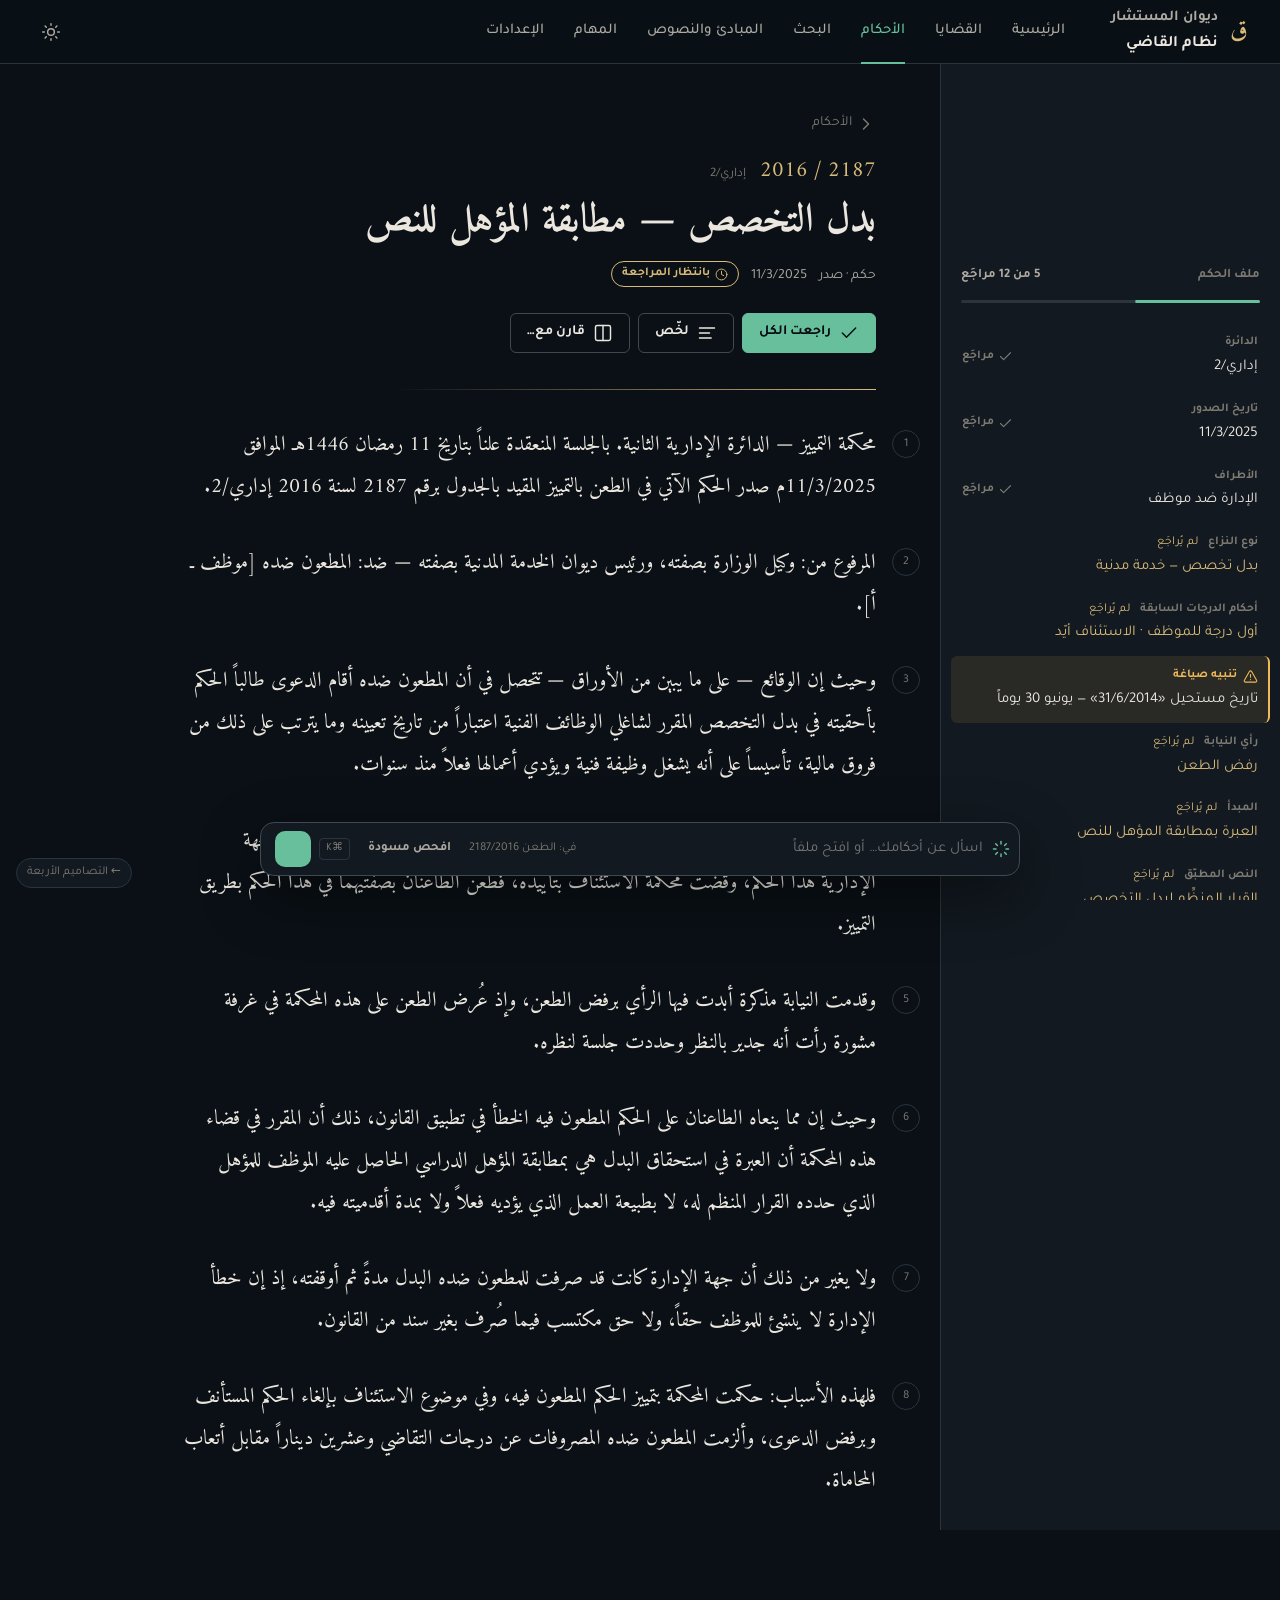
==== d2/index.html @ 11da8481 "qadi-preview: hub + three new designs (diwan, mastara, sahifa) on shared logic Co-Authored-By: Claud" ====
<!doctype html>
<html lang="ar" dir="rtl" data-theme="dark">
<head>
<meta charset="utf-8">
<meta name="viewport" content="width=device-width, initial-scale=1">
<meta name="robots" content="noindex, nofollow">
<title>الديوان — نظام القاضي</title>
<link rel="preconnect" href="https://fonts.googleapis.com">
<link rel="preconnect" href="https://fonts.gstatic.com" crossorigin>
<link href="https://fonts.googleapis.com/css2?family=Amiri:wght@400;700&family=Tajawal:wght@400;500;700&display=swap" rel="stylesheet">
<style>
/* ===== الديوان — داكن، مهيب، سينمائي ===== */
:root {
  color-scheme: dark;
  --bg: oklch(0.17 0.015 250);
  --bg-2: oklch(0.21 0.018 250);
  --bg-3: oklch(0.25 0.02 250);
  --line: oklch(0.32 0.02 250);
  --line-2: oklch(0.40 0.02 250);
  --fg: oklch(0.93 0.012 85);
  --fg-2: oklch(0.74 0.012 85);
  --fg-3: oklch(0.58 0.012 85);
  --accent: oklch(0.74 0.10 165);      /* زمردي مطفأ */
  --accent-2: oklch(0.62 0.10 165);
  --accent-soft: oklch(0.74 0.10 165 / .14);
  --brass: oklch(0.80 0.09 85);        /* نحاس للأرقام والعناوين */
  --warn: oklch(0.82 0.13 80);
  --ok: var(--accent);
  --font-ui: 'Tajawal', system-ui, sans-serif;
  --font-display: 'Amiri', serif;
  --r: 6px;
  --ease: cubic-bezier(0.2, 0, 0, 1);
  --slow: 600ms; --mid: 320ms; --fast: 160ms;
  --head-h: 64px;
}
:root[data-theme="light"] {
  color-scheme: light;
  --bg: oklch(0.96 0.01 85); --bg-2: oklch(0.985 0.006 85); --bg-3: oklch(0.93 0.012 85);
  --line: oklch(0.86 0.012 85); --line-2: oklch(0.76 0.012 85);
  --fg: oklch(0.20 0.02 250); --fg-2: oklch(0.42 0.02 250); --fg-3: oklch(0.56 0.015 250);
  --accent: oklch(0.48 0.10 165); --accent-2: oklch(0.42 0.10 165); --accent-soft: oklch(0.48 0.10 165 / .12);
  --brass: oklch(0.52 0.10 70); --warn: oklch(0.55 0.13 75);
}
*, *::before, *::after { box-sizing: border-box; }
html, body { margin: 0; }
body { background: var(--bg); color: var(--fg); font-family: var(--font-ui); font-size: 17px; line-height: 1.65; -webkit-font-smoothing: antialiased; }
button, input, textarea { font: inherit; color: inherit; }
:focus-visible { outline: 2px solid var(--accent); outline-offset: 3px; }
.ic { width: 20px; height: 20px; flex: none; } .ic-sm { width: 15px; height: 15px; }
.sr-only { position: absolute; width: 1px; height: 1px; overflow: hidden; clip: rect(0 0 0 0); white-space: nowrap; }
.num { font-variant-numeric: tabular-nums; }

/* ---------- top bar ---------- */
.top {
  position: sticky; top: 0; z-index: 20; height: var(--head-h);
  display: flex; align-items: center; gap: 8px; padding: 0 32px;
  background: color-mix(in oklch, var(--bg) 88%, transparent); backdrop-filter: blur(14px);
  border-bottom: 1px solid var(--line);
}
.brand { display: flex; align-items: center; gap: 12px; margin-inline-end: 24px; }
.brand-mark { font-family: var(--font-display); font-size: 26px; color: var(--brass); line-height: 1; }
.brand-name { font-weight: 700; letter-spacing: 0; font-size: 15px; color: var(--fg-2); }
.brand-name b { display: block; color: var(--fg); font-size: 16px; }
.topnav { display: flex; gap: 2px; }
.topnav button { height: 38px; padding: 0 14px; border: 0; background: none; color: var(--fg-2); border-radius: var(--r); cursor: pointer; font-size: 15px; font-weight: 500; transition: color var(--fast), background-color var(--fast); }
.topnav button:hover { color: var(--fg); background: var(--bg-3); }
.topnav button[aria-current] { color: var(--accent); position: relative; }
.topnav button[aria-current]::after { content: ""; position: absolute; inset-inline: 14px; bottom: -13px; height: 2px; background: var(--accent); }
.top-end { margin-inline-start: auto; display: flex; gap: 6px; align-items: center; }
.ib { width: 38px; height: 38px; display: grid; place-items: center; border: 0; background: none; color: var(--fg-2); border-radius: var(--r); cursor: pointer; }
.ib:hover { background: var(--bg-3); color: var(--fg); }
.menu-btn { display: none; }

/* ---------- card layout: drawer + reading ---------- */
.main { min-height: calc(100dvh - var(--head-h)); padding-bottom: 140px; }
.card { display: grid; grid-template-columns: 340px minmax(0, 1fr); }
.drawer { border-inline-end: 1px solid var(--line); background: var(--bg-2); min-height: calc(100dvh - var(--head-h)); }
.drawer-in { position: sticky; top: var(--head-h); max-height: calc(100dvh - var(--head-h)); overflow: auto; padding: 24px 20px 160px; }
.d-title { display: flex; align-items: center; justify-content: space-between; margin: 0 0 14px; font-size: 13px; letter-spacing: 0; color: var(--fg-3); font-weight: 700; text-transform: none; }
.d-title .num { color: var(--fg-2); }
.meter { height: 3px; background: var(--line); border-radius: 2px; overflow: hidden; margin-bottom: 20px; }
.meter i { display: block; height: 100%; background: var(--accent); transform: scaleX(var(--pct, 0)); transform-origin: right; transition: transform var(--slow) var(--ease); }
.fv { display: grid; grid-template-columns: 1fr auto; gap: 2px 10px; padding: 10px 10px; margin: 0 -10px; border-radius: var(--r); cursor: pointer; border-inline-start: 2px solid transparent; transition: background-color var(--mid) var(--ease), border-color var(--mid) var(--ease); animation: fade var(--slow) var(--ease) both; animation-delay: calc(min(var(--i), 12) * 60ms); }
.fv:hover, .fv.lit { background: var(--bg-3); border-inline-start-color: var(--accent); }
.fv-label { grid-column: 1; font-size: 12px; color: var(--fg-3); font-weight: 700; display: flex; align-items: center; gap: 6px; }
.fv-value { grid-column: 1; font-size: 15px; color: var(--fg); }
.fv[data-state="unreviewed"] .fv-value { color: var(--brass); }
.fv[data-state="unreviewed"] .fv-label::after { content: "لم يُراجَع"; font-weight: 400; color: var(--brass); margin-inline-start: 4px; }
.fv[data-state="warn"] { background: color-mix(in oklch, var(--warn) 10%, transparent); border-inline-start-color: var(--warn); }
.fv[data-state="warn"] .fv-label { color: var(--warn); }
.fv-btn { grid-column: 2; grid-row: 1 / 3; align-self: center; height: 30px; padding: 0 10px; border: 1px solid var(--accent-2); border-radius: 999px; background: none; color: var(--accent); font-size: 12px; font-weight: 700; cursor: pointer; opacity: 0; transition: opacity var(--fast), background-color var(--fast); display: inline-flex; align-items: center; gap: 4px; }
.fv:hover .fv-btn, .fv:focus-within .fv-btn, .fv.lit .fv-btn { opacity: 1; }
.fv-btn:hover { background: var(--accent-soft); }
.fv[data-state="reviewed"] .fv-btn { opacity: 1; border-color: transparent; color: var(--fg-3); padding-inline: 0; }
@media (hover: none) { .fv-btn { opacity: 1; } }

.read { padding: 48px 64px 0; max-width: 820px; }
.r-head { margin-bottom: 36px; animation: fade var(--slow) var(--ease) both; }
.crumb { display: inline-flex; align-items: center; gap: 4px; color: var(--fg-3); font-size: 14px; background: none; border: 0; padding: 0; cursor: pointer; margin-bottom: 18px; }
.crumb:hover { color: var(--accent); }
.r-no { display: flex; align-items: baseline; gap: 14px; color: var(--brass); font-family: var(--font-display); font-size: 22px; }
.r-no small { font-family: var(--font-ui); font-size: 13px; color: var(--fg-3); }
.r-head h1 { margin: 6px 0 10px; font-family: var(--font-display); font-weight: 700; font-size: 40px; line-height: 1.3; text-wrap: balance; }
.r-meta { display: flex; align-items: center; gap: 12px; flex-wrap: wrap; color: var(--fg-2); font-size: 14px; }
.badge { display: inline-flex; align-items: center; gap: 5px; padding: 2px 10px; border-radius: 999px; font-size: 12px; font-weight: 700; border: 1px solid currentColor; }
.badge .ic { width: 13px; height: 13px; }
.badge-ok { color: var(--ok); } .badge-warn { color: var(--brass); }
.r-actions { display: flex; gap: 8px; margin-top: 22px; flex-wrap: wrap; }
.btn { display: inline-flex; align-items: center; gap: 8px; height: 40px; padding: 0 16px; border-radius: var(--r); border: 1px solid var(--line-2); background: none; color: var(--fg); cursor: pointer; font-size: 14px; font-weight: 700; transition: background-color var(--fast), border-color var(--fast), transform 100ms; }
.btn:hover { background: var(--bg-3); } .btn:active { transform: scale(.98); }
.btn-primary { background: var(--accent); border-color: var(--accent); color: oklch(0.15 0.02 250); }
.btn-primary:hover { background: var(--accent-2); }
.btn-ghost { border-color: transparent; color: var(--fg-2); }
.btn-secondary { border-color: var(--accent-2); color: var(--accent); }
.btn-icon { width: 40px; padding: 0; justify-content: center; }
.rule { height: 1px; background: linear-gradient(to left, var(--brass), transparent 70%); margin: 28px 0; transform: scaleX(0); transform-origin: right; animation: draw var(--slow) var(--ease) 200ms both; }
@keyframes draw { to { transform: scaleX(1); } }
@keyframes fade { from { opacity: 0; transform: translateY(8px); } to { opacity: 1; transform: none; } }

.para { position: relative; margin: 0 0 22px; padding: 6px 0 6px; font-family: var(--font-display); font-size: 21px; line-height: 2; color: var(--fg); transition: color var(--mid) var(--ease), background-color var(--mid); animation: fade var(--slow) var(--ease) both; animation-delay: calc(var(--p) * 70ms); }
.read:has(.para.lit) .para:not(.lit) { color: var(--fg-3); }
.para.flash { background: var(--accent-soft); box-shadow: 0 0 0 10px var(--accent-soft); border-radius: 2px; }
.pnum { position: absolute; inset-inline-start: -44px; top: 12px; font-family: var(--font-ui); font-size: 12px; color: var(--fg-3); width: 28px; text-align: center; border: 1px solid var(--line); border-radius: 999px; line-height: 26px; }
.para.lit .pnum { color: var(--accent); border-color: var(--accent); }

.summary { margin: 0 0 28px; padding: 18px 22px; border: 1px solid var(--line); border-radius: var(--r); background: var(--bg-2); font-size: 15px; line-height: 1.9; animation: fade var(--mid) var(--ease) both; }
.summary-head { display: flex; justify-content: space-between; align-items: center; margin-bottom: 4px; }
.ai-label { display: inline-flex; align-items: center; gap: 6px; font-size: 12px; color: var(--fg-3); font-weight: 700; }
.ai-label .ic { width: 14px; height: 14px; }
.cite { display: inline-flex; align-items: center; margin-inline: 2px; padding: 0 6px; border: 1px solid var(--brass); border-radius: 3px; background: none; color: var(--brass); font-family: var(--font-ui); font-size: 12px; font-weight: 700; line-height: 1.7; cursor: pointer; vertical-align: baseline; transition: background-color var(--fast); }
.cite:hover { background: color-mix(in oklch, var(--brass) 15%, transparent); }
.cite.unrev { border-style: dashed; }

/* ---------- list ---------- */
.list { padding: 48px 64px; max-width: 1100px; }
.list h1 { margin: 0 0 6px; font-family: var(--font-display); font-size: 40px; }
.list-meta { color: var(--fg-2); margin-bottom: 28px; }
.rows { display: flex; flex-direction: column; border-top: 1px solid var(--line); }
.row { display: grid; grid-template-columns: 150px minmax(0, 1fr) 110px 150px; gap: 20px; align-items: center; padding: 18px 10px; margin: 0 -10px; border-bottom: 1px solid var(--line); cursor: pointer; transition: background-color var(--fast); animation: fade var(--slow) var(--ease) both; animation-delay: calc(var(--i) * 60ms); }
.row:hover { background: var(--bg-2); }
.row-no { font-family: var(--font-display); font-size: 20px; color: var(--brass); }
.row-no small { display: block; font-family: var(--font-ui); font-size: 12px; color: var(--fg-3); }
.row-title { font-size: 18px; font-weight: 700; }
.row-sub { display: block; color: var(--fg-3); font-size: 13px; font-weight: 400; }
.row-date { color: var(--fg-2); font-size: 14px; }

/* ---------- command bar assistant ---------- */
.cmd {
  position: fixed; bottom: 24px; left: 50%; transform: translateX(-50%); z-index: 30;
  width: min(760px, calc(100vw - 32px));
  background: var(--bg-2); border: 1px solid var(--line-2); border-radius: 14px;
  box-shadow: 0 20px 60px oklch(0 0 0 / .45);
  display: flex; flex-direction: column; overflow: hidden;
  transition: box-shadow var(--mid);
}
.cmd-log { display: none; max-height: 48vh; overflow: auto; padding: 18px 20px; flex-direction: column; gap: 14px; border-bottom: 1px solid var(--line); }
.app.assist-open .cmd-log { display: flex; }
.as-intro { margin: 0; color: var(--fg-2); font-size: 14px; }
.sugg { display: flex; gap: 8px; flex-wrap: wrap; margin-top: 10px; }
.sugg button { padding: 8px 12px; border: 1px solid var(--line-2); border-radius: 999px; background: none; color: var(--fg); font-size: 13px; cursor: pointer; transition: border-color var(--fast), background-color var(--fast); }
.sugg button:hover { border-color: var(--accent); background: var(--accent-soft); }
.msg-user { align-self: flex-end; padding: 8px 14px; background: var(--bg-3); border-radius: 12px 12px 2px 12px; font-size: 15px; max-width: 80%; }
.msg-ai { font-size: 15px; line-height: 1.9; }
.thinking { display: flex; align-items: center; gap: 8px; color: var(--fg-3); font-size: 14px; }
.pulse { width: 8px; height: 8px; border-radius: 50%; background: var(--accent); animation: pulse 900ms var(--ease) infinite alternate; }
@keyframes pulse { from { opacity: .2 } to { opacity: 1 } }
.stopped { display: block; color: var(--fg-3); font-size: 12px; margin-top: 4px; }
.ai-actions { margin-top: 8px; }
.cmd-bar { display: flex; align-items: center; gap: 8px; padding: 8px 8px 8px 14px; }
.cmd-bar .ic { color: var(--accent); }
.cmd-bar textarea { flex: 1; resize: none; field-sizing: content; max-height: 7rem; min-height: 24px; background: none; border: 0; padding: 6px 0; font-size: 15px; line-height: 1.5; }
.cmd-bar textarea:focus-visible { outline: none; }
.cmd-ctx { font-size: 12px; color: var(--fg-3); white-space: nowrap; }
.send { width: 36px; height: 36px; border-radius: 10px; border: 0; background: var(--accent); color: oklch(0.15 0.02 250); display: grid; place-items: center; cursor: pointer; }
.send[data-mode="stop"] { background: var(--brass); }
.cmd-tools { border: 0; background: none; color: var(--fg-2); font-size: 13px; font-weight: 700; cursor: pointer; padding: 6px 10px; border-radius: var(--r); }
.cmd-tools:hover { background: var(--bg-3); color: var(--fg); }
.cmd-kbd { font-size: 11px; color: var(--fg-3); border: 1px solid var(--line); border-radius: 4px; padding: 1px 6px; }

/* ---------- compare dialog ---------- */
.cmp { width: min(720px, calc(100vw - 32px)); padding: 0; border: 1px solid var(--line-2); border-radius: 12px; background: var(--bg-2); color: var(--fg); box-shadow: 0 30px 80px oklch(0 0 0 / .5); opacity: 0; transform: translateY(12px); transition: opacity var(--mid) var(--ease), transform var(--mid) var(--ease), overlay var(--mid) allow-discrete, display var(--mid) allow-discrete; }
.cmp[open] { opacity: 1; transform: none; }
@starting-style { .cmp[open] { opacity: 0; transform: translateY(12px); } }
.cmp::backdrop { background: oklch(0 0 0 / .55); }
.cmp-head { display: flex; justify-content: space-between; align-items: center; padding: 18px 22px; border-bottom: 1px solid var(--line); }
.cmp-head h2 { margin: 0; font-family: var(--font-display); font-size: 24px; }
.cmp-pick { display: flex; gap: 8px; align-items: center; flex-wrap: wrap; padding: 14px 22px; font-size: 13px; color: var(--fg-3); }
.cmp-pick button { border: 0; background: none; padding: 2px; cursor: pointer; }
.cmp-pick button[aria-pressed="true"] .stamp { border-color: var(--accent); color: var(--accent); }
.stamp { display: inline-flex; border: 1px solid var(--line-2); border-radius: 4px; color: var(--fg-2); font-size: 12px; font-weight: 700; }
.stamp > span { padding: 3px 8px; } .stamp > span + span { border-inline-start: 1px solid var(--line-2); }
.cmp-tbl { width: 100%; border-collapse: collapse; font-size: 14px; }
.cmp-tbl th, .cmp-tbl td { padding: 12px 22px; border-top: 1px solid var(--line); text-align: start; vertical-align: top; }
.cmp-tbl th { color: var(--fg-3); font-size: 12px; width: 22%; }
.cmp-tbl tr[data-diff="yes"] td:last-child { color: var(--warn); }
.diff-tag { display: inline-flex; gap: 4px; align-items: center; font-size: 12px; color: var(--warn); margin-top: 2px; }
.cmp-foot { display: flex; justify-content: flex-end; gap: 8px; padding: 16px 22px; border-top: 1px solid var(--line); }

.toasts { position: fixed; bottom: 100px; left: 50%; transform: translateX(-50%); z-index: 50; display: flex; flex-direction: column; gap: 8px; align-items: center; pointer-events: none; }
.toast { padding: 8px 16px; border-radius: 8px; background: var(--fg); color: var(--bg); font-size: 14px; animation: fade var(--mid) var(--ease) both; transition: opacity var(--fast); }
.toast.out { opacity: 0; }
.hub-link { position: fixed; bottom: 12px; inset-inline-end: 16px; z-index: 40; font-size: 12px; color: var(--fg-3); text-decoration: none; padding: 4px 10px; border-radius: 999px; background: var(--bg-2); border: 1px solid var(--line); }
.hub-link:hover { color: var(--fg); }

/* ---------- responsive ---------- */
@media (max-width: 1100px) { .read { padding-inline: 48px 40px; } }
@media (max-width: 900px) {
  .card { grid-template-columns: minmax(0, 1fr); }
  .drawer { border: 0; border-bottom: 1px solid var(--line); min-height: 0; }
  .drawer-in { position: static; max-height: none; padding-bottom: 24px; }
  .read { padding: 32px 24px 0; }
  .r-head h1 { font-size: 30px; }
  .para { font-size: 19px; }
  .pnum { position: static; display: inline-block; margin-inline-end: 8px; vertical-align: middle; }
  .topnav { display: none; }
  .menu-btn { display: grid; }
  .top { padding: 0 16px; }
  .list { padding: 32px 24px; }
  .row { grid-template-columns: 110px minmax(0, 1fr); }
  .row-date, .row-badge { display: none; }
  .cmd-ctx, .cmd-kbd { display: none; }
  .hub-link { display: none; }
}
@media (prefers-reduced-motion: reduce) {
  *, *::before, *::after { animation-duration: 0ms !important; animation-delay: 0ms !important; transition-duration: 0ms !important; }
  .rule { transform: none; }
}
</style>
</head>
<body>
<a class="hub-link" href="../">← التصاميم الأربعة</a>
<div id="stage"></div>
<script src="../shared.js"></script>
<script>
(function () {
  const Q = window.QADI; const { R, ORDER, S, svg, IC, NAV, counts, badge, fvHTML, assistEmptyHTML, ctxText, $, $$ } = Q;

  function renderCard(r) {
    const [d, t] = counts(r);
    let k = 0;
    const fields = r.fields.map((f, idx) => fvHTML(r, f, idx, k++)).join('');
    const paras = r.paras.map((txt, i) => `<p class="para" id="${r.id}-p${i}" data-r="${r.id}" data-p="${i}" style="--p:${i}"><span class="pnum num">${i + 1}</span>${txt}</p>`).join('');
    return `<div class="card">
      <aside class="drawer" aria-label="ملف الحكم">
        <div class="drawer-in">
          <h2 class="d-title">ملف الحكم <span class="num" id="rc-count">${d} من ${t} مراجَع</span></h2>
          <div class="meter" id="rc-pct" style="--pct:${t ? d / t : 0}"><i></i></div>
          ${fields}
        </div>
      </aside>
      <div class="read">
        <header class="r-head" id="head">
          <button class="crumb" data-action="list">${svg(IC.back)} الأحكام</button>
          <div class="r-no"><span class="num" style="view-transition-name:stamp-${r.id}">${r.no} / ${r.year}</span><small>${r.circuit}</small></div>
          <h1>${r.title}</h1>
          <p class="r-meta">${r.kind} · صدر <span class="num">${r.date}</span> <span id="rc-badge">${badge(r)}</span></p>
          <div class="r-actions">
            <button class="btn btn-primary" data-action="review-all" id="review-all" ${d === t ? 'hidden' : ''}>${svg(IC.check)}راجعت الكل</button>
            <button class="btn" data-action="summarize">${svg(IC.sum)}لخّص</button>
            <button class="btn" data-action="compare">${svg(IC.compare)}قارن مع…</button>
          </div>
        </header>
        <section class="summary" id="summary" hidden aria-label="ملخّص مولَّد"></section>
        <div class="rule" aria-hidden="true"></div>
        <article aria-label="نص الحكم">${paras}</article>
      </div>
    </div>`;
  }
  function renderList() {
    const pending = ORDER.filter(id => { const [d, t] = counts(R[id]); return d < t; }).length;
    const rows = ORDER.map((id, i) => { const r = R[id]; const [d, t] = counts(r); const dispute = (r.fields.find(f => f.k === 'dispute') || {}).value || '';
      return `<div class="row" tabindex="0" data-open="${id}" style="--i:${i}" aria-label="افتح ${r.title}">
        <div class="row-no"><span class="num" style="view-transition-name:stamp-${id}">${r.no} / ${r.year}</span><small>${r.circuit} · ${r.kind}</small></div>
        <div class="row-title">${r.title}<span class="row-sub">${dispute}</span></div>
        <div class="row-date num">${r.date}</div>
        <div class="row-badge">${badge(r)} <span class="num" style="color:var(--fg-3);font-size:12px">${d}/${t}</span></div>
      </div>`; }).join('');
    return `<div class="list"><header id="head"><h1>الأحكام</h1><p class="list-meta"><span class="num">${ORDER.length}</span> أحكام مفهرسة · <span class="num">${pending}</span> بانتظار المراجعة</p></header><div class="rows">${rows}</div></div>`;
  }
  function shell() {
    const dark = document.documentElement.dataset.theme !== 'light';
    return `<div class="app" id="app">
      <header class="top">
        <button class="ib menu-btn" aria-label="القائمة">${svg(IC.menu)}</button>
        <div class="brand"><span class="brand-mark" aria-hidden="true">ق</span><span class="brand-name">ديوان المستشار<b>نظام القاضي</b></span></div>
        <nav class="topnav" aria-label="التنقّل">${NAV.map(([k, l]) => `<button data-action="nav" data-to="${k}" ${k === 'rulings' ? 'aria-current="page"' : ''}>${l}</button>`).join('')}</nav>
        <div class="top-end"><button class="ib" data-action="theme" aria-label="${dark ? 'الوضع الفاتح' : 'الوضع الداكن'}" id="theme-btn">${svg(dark ? IC.sun : IC.moon)}</button></div>
      </header>
      <main class="main" id="main">${S.view === 'card' ? renderCard(R[S.rid]) : renderList()}</main>
      <section class="cmd" aria-label="المساعد">
        <div class="cmd-log" id="as-log" role="log">${assistEmptyHTML()}</div>
        <form class="cmd-bar" id="as-form">
          ${svg(IC.spark)}
          <label class="sr-only" for="as-input">اسأل عن أحكامك</label>
          <textarea id="as-input" rows="1" placeholder="اسأل عن أحكامك… أو افتح ملفاً"></textarea>
          <span class="cmd-ctx" id="as-ctx">${ctxText()}</span>
          <button type="button" class="cmd-tools" data-action="draft">افحص مسودة</button>
          <span class="cmd-kbd" aria-hidden="true">⌘K</span>
          <button type="submit" class="send" id="as-send" data-mode="send" aria-label="أرسل">${svg(IC.up)}</button>
        </form>
      </section>
    </div>`;
  }
  window.DESIGN = {
    key: 'diwan', shell, renderCard, renderList,
    beforeAsk() { $('#app')?.classList.add('assist-open'); },
    onAssistToggle() {},
    onTheme(dark) { const b = $('#theme-btn'); if (b) { b.innerHTML = svg(dark ? IC.sun : IC.moon); b.setAttribute('aria-label', dark ? 'الوضع الفاتح' : 'الوضع الداكن'); } }
  };
  document.addEventListener('focusin', e => { if (e.target.id === 'as-input') $('#app')?.classList.add('assist-open'); });
  document.addEventListener('keydown', e => { if ((e.metaKey || e.ctrlKey) && e.key.toLowerCase() === 'k') { e.preventDefault(); $('#as-input')?.focus(); } });
  document.addEventListener('click', e => { if (!e.target.closest('.cmd') && !e.target.closest('.cite')) $('#app')?.classList.remove('assist-open'); }, true);
  Q.initTheme(true);
  Q.mountAll();
})();
</script>
</body>
</html>
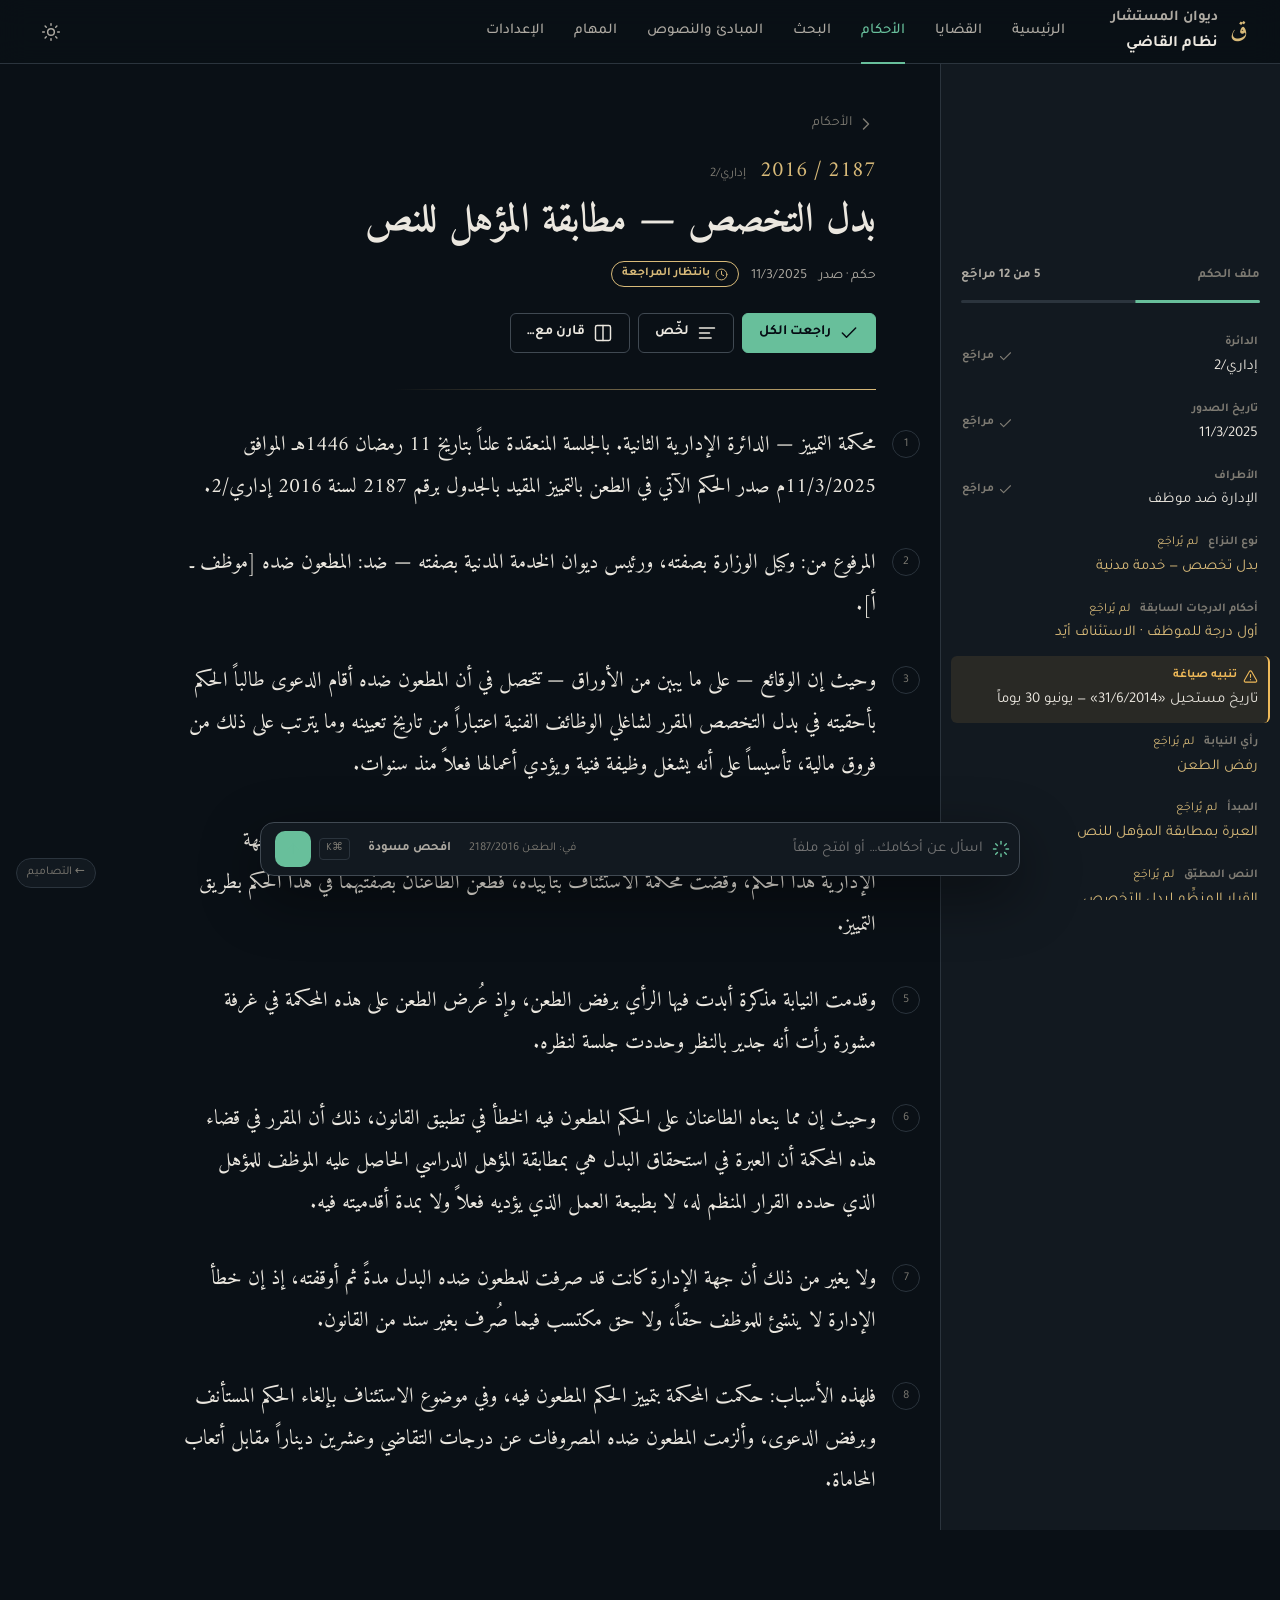
==== commit d2657d8a: "qadi-preview: replace mastara/sahifa with masaha, muharrik, silsila (market-pattern designs, Plex Ar" ====
--- a/d2/index.html
+++ b/d2/index.html
@@ -228,7 +228,7 @@
 </style>
 </head>
 <body>
-<a class="hub-link" href="../">← التصاميم الأربعة</a>
+<a class="hub-link" href="../">← التصاميم</a>
 <div id="stage"></div>
 <script src="../shared.js"></script>
 <script>
